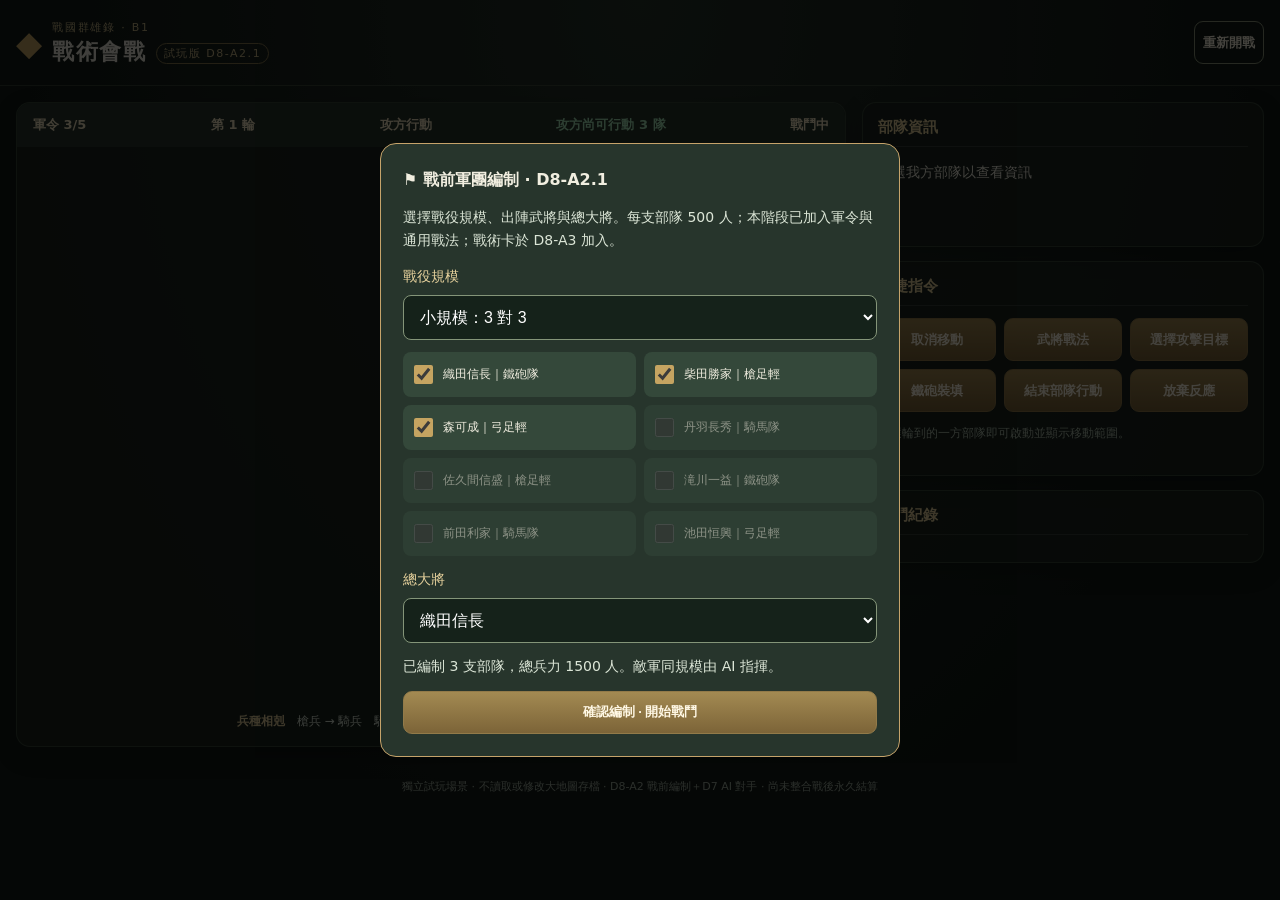
==== tactical-test/index.html @ a9cc104f "Add files via upload" ====
<!doctype html><html lang="zh-Hant"><head><meta charset="utf-8"><meta name="viewport" content="width=device-width, initial-scale=1, viewport-fit=cover"><meta name="theme-color" content="#151c19"><title>戰國群雄錄｜戰棋試玩 D8-A2</title><link rel="stylesheet" href="./style.css?v=D8-A2-1"></head><body>
<header><div class="brand"><span class="crest">◆</span><div><small>戰國群雄錄 · B1</small><h1>戰術會戰 <em>試玩版 D8-A2.1</em></h1></div></div><button id="reset" class="outline">重新開戰</button></header>
<main><section class="battlefield"><div class="status"><span id="orders">軍令 3/5</span><span id="round">第 1 輪</span><span id="turn">攻方行動</span><span id="remaining">攻方尚可行動 3 隊</span><span id="phase">戰鬥中</span></div><div class="mapwrap"><svg id="map" role="img" aria-label="十乘十六角格戰棋地圖" viewBox="0 0 835 555"></svg></div><div class="legend matchup-legend" aria-label="兵種相剋提示"><strong>兵種相剋</strong><span>槍兵 → 騎兵</span><span>騎兵 → 弓兵</span><span>弓兵 → 槍兵</span><span>鐵砲：無固定相剋</span></div></section><aside><section class="panel"><h2>部隊資訊</h2><div id="unitInfo" class="info">點選我方部隊以查看資訊</div></section><section class="panel command-panel"><h2>快捷指令</h2><div class="controls"><button id="undo">取消移動</button><button id="skill">武將戰法</button><button id="attack">選擇攻擊目標</button><button id="reload">鐵砲裝填</button><button id="end">結束部隊行動</button><button id="pass">放棄反應</button></div><p id="help" class="hint" aria-live="polite">點選輪到的一方部隊即可啟動並顯示移動範圍。</p></section><section class="panel"><h2>戰鬥紀錄</h2><div id="log" class="log" aria-live="polite"></div></section></aside></main>
<div id="formationDialog" class="confirm" role="dialog" aria-modal="true" aria-labelledby="formationHeading"><div class="confirm-card formation-card"><strong id="formationHeading">⚑ 戰前軍團編制 · D8-A2.1</strong><p class="reaction-info">選擇戰役規模、出陣武將與總大將。每支部隊 500 人；本階段已加入軍令與通用戰法；戰術卡於 D8-A3 加入。</p><label class="formation-field">戰役規模<select id="formationSize"><option value="skirmish">小規模：3 對 3</option><option value="field">中規模：5 對 5</option><option value="grand">大規模：8 對 8（實驗性）</option></select></label><div id="formationOfficers" class="formation-officers"></div><label class="formation-field">總大將<select id="formationCommander"></select></label><p id="formationStatus" class="reaction-info" aria-live="polite"></p><button id="formationStart">確認編制 · 開始戰鬥</button></div></div><div id="reactionDialog" class="confirm" hidden role="dialog" aria-modal="true" aria-labelledby="reactionHeading"><div class="confirm-card"><strong id="reactionHeading">⚠ 敵軍進入反應範圍</strong><p id="reactionInfo" class="reaction-info"></p><div id="reactionCandidates" class="reaction-options"></div><div class="confirm-actions"><button id="reactionPass" class="outline">放棄反應（保留機會）</button></div></div></div><div id="skillDialog" class="confirm" hidden role="dialog" aria-modal="true"><div class="confirm-card"><strong>武將戰法</strong><p id="skillInfo" class="reaction-info"></p><div id="skillChoices" class="reaction-options"></div><button id="skillClose" class="outline">返回</button></div></div><div id="attackConfirm" class="confirm" hidden><div class="confirm-card"><strong id="attackPreview">確認攻擊？</strong><div class="confirm-actions"><button id="confirmCancel" class="outline">取消</button><button id="confirmAttack">確認攻擊</button></div></div></div><footer>獨立試玩場景 · 不讀取或修改大地圖存檔 · D8-A2 戰前編制＋D7 AI 對手 · 尚未整合戰後永久結算</footer><script type="module" src="./ui.mjs?v=D8-A2-1"></script></body></html>
---- tactical-test/style.css ----
:root{color-scheme:dark;font-family:system-ui,-apple-system,"PingFang TC","Microsoft JhengHei",sans-serif;background:#111915;color:#f1eee0}*{box-sizing:border-box}body{margin:0;background:radial-gradient(ellipse at top,#27342b,#111915 68%);min-height:100vh}header{display:flex;justify-content:space-between;align-items:center;gap:12px;padding:16px max(16px,env(safe-area-inset-left));border-bottom:1px solid #64735a66}.brand{display:flex;gap:10px;align-items:center}.crest{font-size:34px;color:#cba965}.brand small{color:#c8b787;font-size:11px;letter-spacing:.16em}.brand h1{margin:2px 0;font-size:22px;letter-spacing:.07em}.brand em{font-size:11px;font-weight:500;font-style:normal;color:#c8b787;border:1px solid #84754c;border-radius:12px;padding:3px 7px;vertical-align:middle}main{display:grid;grid-template-columns:minmax(0,1.55fr) minmax(290px,.75fr);gap:16px;max-width:1280px;margin:0 auto;padding:16px}.battlefield,.panel{background:#1b251fdd;border:1px solid #60735a66;border-radius:14px;box-shadow:0 8px 24px #0003}.battlefield{overflow:hidden}.status{display:flex;justify-content:space-between;gap:8px;padding:13px 16px;background:#28362c;color:#f3e5c3;font-weight:700;font-size:13px}.status span{white-space:nowrap}.mapwrap{padding:8px;overflow:hidden;touch-action:manipulation}#map{display:block;width:100%;max-height:72vh;min-height:360px;touch-action:manipulation}.legend{display:flex;justify-content:center;gap:14px;flex-wrap:wrap;padding:10px 4px 16px;color:#b8c5b3;font-size:12px}aside{display:flex;flex-direction:column;gap:14px}.panel{padding:15px}.panel h2{font-size:15px;margin:0 0 12px;border-bottom:1px solid #ffffff1d;padding-bottom:9px;color:#e7d29d}.info{min-height:72px;font-size:14px;line-height:1.9}.unit-title{font-size:18px;font-weight:700}.muted,.hint{color:#aebdab;font-size:12px}.controls{display:grid;grid-template-columns:1fr 1fr;gap:8px}button{border:1px solid #927a49;background:linear-gradient(#a38a52,#7c6438);color:#fff8e5;border-radius:9px;min-height:43px;padding:8px;font-weight:700;font-size:13px;cursor:pointer}button:disabled{opacity:.35;cursor:not-allowed}button.outline{background:transparent;border-color:#8e987c}button.active{background:#375f77;border-color:#90c7e4}.hint{line-height:1.6;margin:12px 0 0;min-height:36px}.log{max-height:210px;overflow:auto;font-size:12px;color:#b9c9b6;line-height:1.6}.log div{padding:6px 0;border-bottom:1px solid #ffffff14}footer{text-align:center;color:#a2afa0;padding:16px;font-size:11px}.hex{cursor:pointer;stroke:#384d3e;stroke-width:1.3;transition:fill .12s}.hex.selected{stroke:#fff2b0;stroke-width:4}.hex.reachable{stroke:#e6c65a;stroke-width:3}.hex.target{stroke:#ff9b8c;stroke-width:4}.unit{pointer-events:none}.unit text{font-size:11px;fill:white;text-anchor:middle;font-weight:700}.unit circle{stroke:#f4e6c8;stroke-width:2}.obj{pointer-events:none;fill:#f6e6aa;font-size:19px;text-anchor:middle}.unitmarker{pointer-events:none;font-size:9px;fill:white;text-anchor:middle}@media(max-width:800px){main{display:block;padding:9px}aside{margin-top:12px;display:grid;grid-template-columns:1fr 1fr}.panel:last-child{grid-column:1/-1}.brand h1{font-size:17px}.brand em{font-size:10px}#map{min-height:300px;max-height:56vh}.status{font-size:12px}}@media(max-width:540px){aside{display:flex}.controls{grid-template-columns:1fr 1fr}.panel{padding:13px}.mapwrap{padding:0}#map{min-height:320px;max-height:57vh}header{padding:12px}.legend{gap:9px;font-size:11px}}

/* D2: compact mobile command dock; attack confirmation is explicit. */
.confirm[hidden]{display:none}.confirm{position:fixed;inset:0;background:#000b;z-index:20;display:grid;place-items:center;padding:18px}.confirm-card{background:#27352c;border:1px solid #c6a36a;border-radius:16px;padding:22px;width:min(400px,100%);display:grid;gap:20px;line-height:1.7}.confirm-actions{display:grid;grid-template-columns:1fr 1fr;gap:12px}
@media(max-width:800px){main{display:flex;flex-direction:column;gap:8px;padding:6px}aside{display:contents}.battlefield{order:1}.panel:not(.command-panel){order:3}.command-panel{order:2;position:sticky;bottom:calc(6px + env(safe-area-inset-bottom));z-index:5;background:#202d25f5;backdrop-filter:blur(12px);box-shadow:0 2px 20px #0009}.command-panel h2{display:none}.command-panel .controls{grid-template-columns:repeat(4,minmax(0,1fr));gap:5px}.command-panel button{font-size:11px;min-height:43px;padding:6px 2px}.command-panel .hint{min-height:0;margin:6px 0 0;font-size:11px}.legend{padding:4px 4px 8px}#map{min-height:0;max-height:none;aspect-ratio:835/555}.mapwrap{padding:0}.panel{padding:10px}.info{min-height:0}header{padding:9px 12px}.brand h1{font-size:17px}}

/* D3: distinguish available units and tentative destination */
.unit{cursor:pointer}.status{flex-wrap:wrap}.status #remaining{color:#a6e6b9}.command-panel .controls{grid-template-columns:repeat(3,minmax(0,1fr))}@media(max-width:800px){.command-panel .controls{grid-template-columns:repeat(3,minmax(0,1fr))}.command-panel button{min-height:45px}}

#map .unit { pointer-events:none; }

/* D5: troop counters replace the redundant map color legend. */
.matchup-legend{align-items:center;gap:8px 12px}.matchup-legend strong{color:#e7d29d}.matchup-legend span{color:#dce7d7}.matchup-legend span:last-child{color:#b6c6b7}
@media(max-width:540px){.matchup-legend{justify-content:flex-start;padding:8px 12px;font-size:11px;line-height:1.5}.matchup-legend strong{width:100%}}

/* D6 damage feedback */
.damage-float{pointer-events:none;fill:#fff1bd;stroke:#522b22;stroke-width:2;paint-order:stroke;font-size:27px;font-weight:900;text-anchor:middle;animation:damage-rise .8s ease-out forwards}
@keyframes damage-rise{from{opacity:0;transform:translateY(12px)}20%{opacity:1}to{opacity:0;transform:translateY(-28px)}}
#attackPreview{white-space:pre-line}
@media(prefers-reduced-motion:reduce){.damage-float{animation:none}}

/* D7: clear mobile reaction decision window */
.reaction-info{margin:0;color:#dce6d7;font-size:14px;line-height:1.7}.reaction-options{display:grid;gap:9px}.reaction-options button{text-align:left;padding:12px;min-height:48px}.reaction-options:empty::after{content:'目前沒有可選的我方反應部隊';color:#dce6d7}.reaction-options+.confirm-actions{grid-template-columns:1fr}.reaction-options+.confirm-actions button{min-height:48px}

/* D8-A1: mobile-friendly prebattle formation dialog */
.formation-card{max-height:min(90dvh,850px);overflow-y:auto;gap:12px;width:min(520px,100%)}.formation-field{display:grid;gap:6px;color:#e7d29d;font-size:14px}.formation-field select{width:100%;padding:12px;border-radius:8px;background:#15221a;color:#fff;border:1px solid #849579;font-size:16px}.formation-officers{display:grid;grid-template-columns:1fr 1fr;gap:8px}.formation-officer{display:flex;align-items:center;gap:7px;background:#34483a;padding:10px 7px;border-radius:8px;font-size:12px;cursor:pointer;min-height:45px}.formation-officer input{width:19px;height:19px;accent-color:#c5a461}.formation-officer:has(input:disabled){opacity:.5}@media(max-width:400px){.formation-officers{grid-template-columns:1fr}.formation-card{padding:15px}}
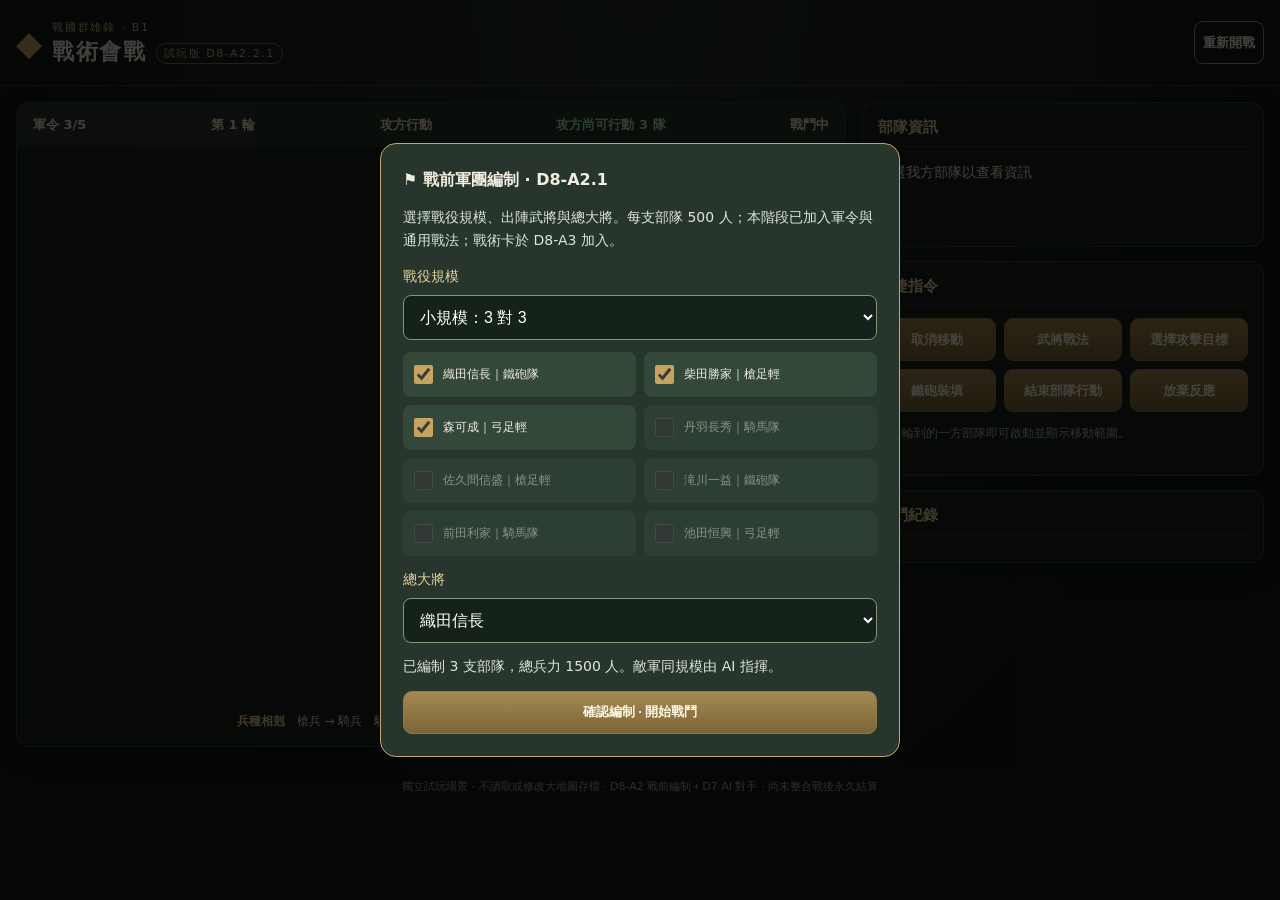
==== commit e53b92b2: "Add files via upload" ====
--- a/tactical-test/index.html
+++ b/tactical-test/index.html
@@ -1,4 +1,4 @@
 <!doctype html><html lang="zh-Hant"><head><meta charset="utf-8"><meta name="viewport" content="width=device-width, initial-scale=1, viewport-fit=cover"><meta name="theme-color" content="#151c19"><title>戰國群雄錄｜戰棋試玩 D8-A2</title><link rel="stylesheet" href="./style.css?v=D8-A2-1"></head><body>
-<header><div class="brand"><span class="crest">◆</span><div><small>戰國群雄錄 · B1</small><h1>戰術會戰 <em>試玩版 D8-A2.1</em></h1></div></div><button id="reset" class="outline">重新開戰</button></header>
+<header><div class="brand"><span class="crest">◆</span><div><small>戰國群雄錄 · B1</small><h1>戰術會戰 <em>試玩版 D8-A2.2.1</em></h1></div></div><button id="reset" class="outline">重新開戰</button></header>
 <main><section class="battlefield"><div class="status"><span id="orders">軍令 3/5</span><span id="round">第 1 輪</span><span id="turn">攻方行動</span><span id="remaining">攻方尚可行動 3 隊</span><span id="phase">戰鬥中</span></div><div class="mapwrap"><svg id="map" role="img" aria-label="十乘十六角格戰棋地圖" viewBox="0 0 835 555"></svg></div><div class="legend matchup-legend" aria-label="兵種相剋提示"><strong>兵種相剋</strong><span>槍兵 → 騎兵</span><span>騎兵 → 弓兵</span><span>弓兵 → 槍兵</span><span>鐵砲：無固定相剋</span></div></section><aside><section class="panel"><h2>部隊資訊</h2><div id="unitInfo" class="info">點選我方部隊以查看資訊</div></section><section class="panel command-panel"><h2>快捷指令</h2><div class="controls"><button id="undo">取消移動</button><button id="skill">武將戰法</button><button id="attack">選擇攻擊目標</button><button id="reload">鐵砲裝填</button><button id="end">結束部隊行動</button><button id="pass">放棄反應</button></div><p id="help" class="hint" aria-live="polite">點選輪到的一方部隊即可啟動並顯示移動範圍。</p></section><section class="panel"><h2>戰鬥紀錄</h2><div id="log" class="log" aria-live="polite"></div></section></aside></main>
 <div id="formationDialog" class="confirm" role="dialog" aria-modal="true" aria-labelledby="formationHeading"><div class="confirm-card formation-card"><strong id="formationHeading">⚑ 戰前軍團編制 · D8-A2.1</strong><p class="reaction-info">選擇戰役規模、出陣武將與總大將。每支部隊 500 人；本階段已加入軍令與通用戰法；戰術卡於 D8-A3 加入。</p><label class="formation-field">戰役規模<select id="formationSize"><option value="skirmish">小規模：3 對 3</option><option value="field">中規模：5 對 5</option><option value="grand">大規模：8 對 8（實驗性）</option></select></label><div id="formationOfficers" class="formation-officers"></div><label class="formation-field">總大將<select id="formationCommander"></select></label><p id="formationStatus" class="reaction-info" aria-live="polite"></p><button id="formationStart">確認編制 · 開始戰鬥</button></div></div><div id="reactionDialog" class="confirm" hidden role="dialog" aria-modal="true" aria-labelledby="reactionHeading"><div class="confirm-card"><strong id="reactionHeading">⚠ 敵軍進入反應範圍</strong><p id="reactionInfo" class="reaction-info"></p><div id="reactionCandidates" class="reaction-options"></div><div class="confirm-actions"><button id="reactionPass" class="outline">放棄反應（保留機會）</button></div></div></div><div id="skillDialog" class="confirm" hidden role="dialog" aria-modal="true"><div class="confirm-card"><strong>武將戰法</strong><p id="skillInfo" class="reaction-info"></p><div id="skillChoices" class="reaction-options"></div><button id="skillClose" class="outline">返回</button></div></div><div id="attackConfirm" class="confirm" hidden><div class="confirm-card"><strong id="attackPreview">確認攻擊？</strong><div class="confirm-actions"><button id="confirmCancel" class="outline">取消</button><button id="confirmAttack">確認攻擊</button></div></div></div><footer>獨立試玩場景 · 不讀取或修改大地圖存檔 · D8-A2 戰前編制＋D7 AI 對手 · 尚未整合戰後永久結算</footer><script type="module" src="./ui.mjs?v=D8-A2-1"></script></body></html>
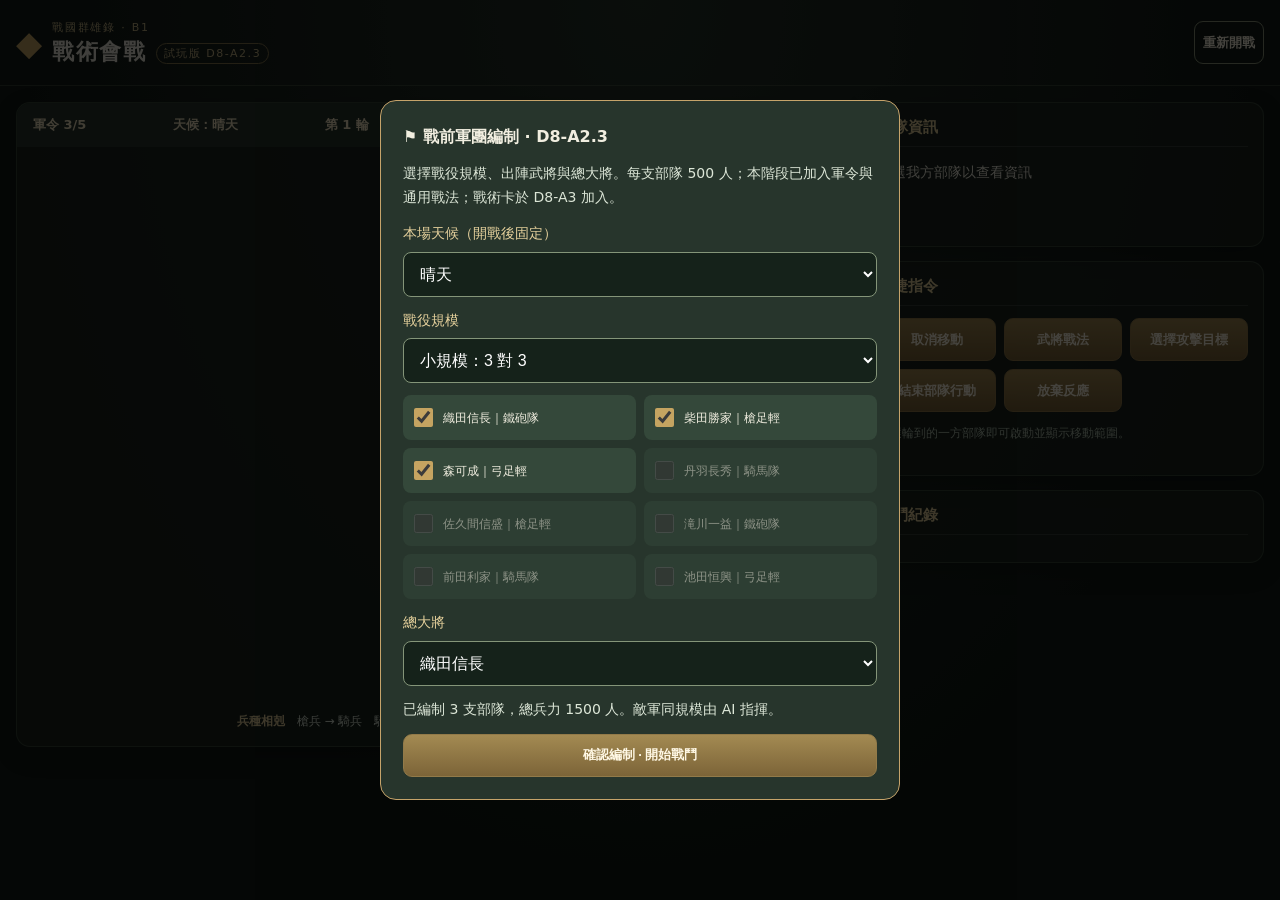
==== commit 97de06d6: "Add files via upload" ====
--- a/tactical-test/index.html
+++ b/tactical-test/index.html
@@ -1,4 +1,4 @@
-<!doctype html><html lang="zh-Hant"><head><meta charset="utf-8"><meta name="viewport" content="width=device-width, initial-scale=1, viewport-fit=cover"><meta name="theme-color" content="#151c19"><title>戰國群雄錄｜戰棋試玩 D8-A2</title><link rel="stylesheet" href="./style.css?v=D8-A2-1"></head><body>
-<header><div class="brand"><span class="crest">◆</span><div><small>戰國群雄錄 · B1</small><h1>戰術會戰 <em>試玩版 D8-A2.2.1</em></h1></div></div><button id="reset" class="outline">重新開戰</button></header>
-<main><section class="battlefield"><div class="status"><span id="orders">軍令 3/5</span><span id="round">第 1 輪</span><span id="turn">攻方行動</span><span id="remaining">攻方尚可行動 3 隊</span><span id="phase">戰鬥中</span></div><div class="mapwrap"><svg id="map" role="img" aria-label="十乘十六角格戰棋地圖" viewBox="0 0 835 555"></svg></div><div class="legend matchup-legend" aria-label="兵種相剋提示"><strong>兵種相剋</strong><span>槍兵 → 騎兵</span><span>騎兵 → 弓兵</span><span>弓兵 → 槍兵</span><span>鐵砲：無固定相剋</span></div></section><aside><section class="panel"><h2>部隊資訊</h2><div id="unitInfo" class="info">點選我方部隊以查看資訊</div></section><section class="panel command-panel"><h2>快捷指令</h2><div class="controls"><button id="undo">取消移動</button><button id="skill">武將戰法</button><button id="attack">選擇攻擊目標</button><button id="reload">鐵砲裝填</button><button id="end">結束部隊行動</button><button id="pass">放棄反應</button></div><p id="help" class="hint" aria-live="polite">點選輪到的一方部隊即可啟動並顯示移動範圍。</p></section><section class="panel"><h2>戰鬥紀錄</h2><div id="log" class="log" aria-live="polite"></div></section></aside></main>
-<div id="formationDialog" class="confirm" role="dialog" aria-modal="true" aria-labelledby="formationHeading"><div class="confirm-card formation-card"><strong id="formationHeading">⚑ 戰前軍團編制 · D8-A2.1</strong><p class="reaction-info">選擇戰役規模、出陣武將與總大將。每支部隊 500 人；本階段已加入軍令與通用戰法；戰術卡於 D8-A3 加入。</p><label class="formation-field">戰役規模<select id="formationSize"><option value="skirmish">小規模：3 對 3</option><option value="field">中規模：5 對 5</option><option value="grand">大規模：8 對 8（實驗性）</option></select></label><div id="formationOfficers" class="formation-officers"></div><label class="formation-field">總大將<select id="formationCommander"></select></label><p id="formationStatus" class="reaction-info" aria-live="polite"></p><button id="formationStart">確認編制 · 開始戰鬥</button></div></div><div id="reactionDialog" class="confirm" hidden role="dialog" aria-modal="true" aria-labelledby="reactionHeading"><div class="confirm-card"><strong id="reactionHeading">⚠ 敵軍進入反應範圍</strong><p id="reactionInfo" class="reaction-info"></p><div id="reactionCandidates" class="reaction-options"></div><div class="confirm-actions"><button id="reactionPass" class="outline">放棄反應（保留機會）</button></div></div></div><div id="skillDialog" class="confirm" hidden role="dialog" aria-modal="true"><div class="confirm-card"><strong>武將戰法</strong><p id="skillInfo" class="reaction-info"></p><div id="skillChoices" class="reaction-options"></div><button id="skillClose" class="outline">返回</button></div></div><div id="attackConfirm" class="confirm" hidden><div class="confirm-card"><strong id="attackPreview">確認攻擊？</strong><div class="confirm-actions"><button id="confirmCancel" class="outline">取消</button><button id="confirmAttack">確認攻擊</button></div></div></div><footer>獨立試玩場景 · 不讀取或修改大地圖存檔 · D8-A2 戰前編制＋D7 AI 對手 · 尚未整合戰後永久結算</footer><script type="module" src="./ui.mjs?v=D8-A2-1"></script></body></html>
+<!doctype html><html lang="zh-Hant"><head><meta charset="utf-8"><meta name="viewport" content="width=device-width, initial-scale=1, viewport-fit=cover"><meta name="theme-color" content="#151c19"><title>戰國群雄錄｜戰棋試玩 D8-A2</title><link rel="stylesheet" href="./style.css?v=D8-A2-3"></head><body>
+<header><div class="brand"><span class="crest">◆</span><div><small>戰國群雄錄 · B1</small><h1>戰術會戰 <em>試玩版 D8-A2.3</em></h1></div></div><button id="reset" class="outline">重新開戰</button></header>
+<main><section class="battlefield"><div class="status"><span id="orders">軍令 3/5</span><span id="weather">天候：晴天</span><span id="round">第 1 輪</span><span id="turn">攻方行動</span><span id="remaining">攻方尚可行動 3 隊</span><span id="phase">戰鬥中</span></div><div class="mapwrap"><svg id="map" role="img" aria-label="十乘十六角格戰棋地圖" viewBox="0 0 835 555"></svg></div><div class="legend matchup-legend" aria-label="兵種相剋提示"><strong>兵種相剋</strong><span>槍兵 → 騎兵</span><span>騎兵 → 弓兵</span><span>弓兵 → 槍兵</span><span>鐵砲：無固定相剋</span></div></section><aside><section class="panel"><h2>部隊資訊</h2><div id="unitInfo" class="info">點選我方部隊以查看資訊</div></section><section class="panel command-panel"><h2>快捷指令</h2><div class="controls"><button id="undo">取消移動</button><button id="skill">武將戰法</button><button id="attack">選擇攻擊目標</button><button id="reload" hidden>鐵砲自動裝填</button><button id="end">結束部隊行動</button><button id="pass">放棄反應</button></div><p id="help" class="hint" aria-live="polite">點選輪到的一方部隊即可啟動並顯示移動範圍。</p></section><section class="panel"><h2>戰鬥紀錄</h2><div id="log" class="log" aria-live="polite"></div></section></aside></main>
+<div id="formationDialog" class="confirm" role="dialog" aria-modal="true" aria-labelledby="formationHeading"><div class="confirm-card formation-card"><strong id="formationHeading">⚑ 戰前軍團編制 · D8-A2.3</strong><p class="reaction-info">選擇戰役規模、出陣武將與總大將。每支部隊 500 人；本階段已加入軍令與通用戰法；戰術卡於 D8-A3 加入。</p><label class="formation-field">本場天候（開戰後固定）<select id="weatherSelect"><option value="sun">晴天</option><option value="cloud">陰天</option><option value="rain">雨天</option><option value="fog">濃霧</option></select></label><label class="formation-field">戰役規模<select id="formationSize"><option value="skirmish">小規模：3 對 3</option><option value="field">中規模：5 對 5</option><option value="grand">大規模：8 對 8（實驗性）</option></select></label><div id="formationOfficers" class="formation-officers"></div><label class="formation-field">總大將<select id="formationCommander"></select></label><p id="formationStatus" class="reaction-info" aria-live="polite"></p><button id="formationStart">確認編制 · 開始戰鬥</button></div></div><div id="reactionDialog" class="confirm" hidden role="dialog" aria-modal="true" aria-labelledby="reactionHeading"><div class="confirm-card"><strong id="reactionHeading">⚠ 敵軍進入反應範圍</strong><p id="reactionInfo" class="reaction-info"></p><div id="reactionCandidates" class="reaction-options"></div><div class="confirm-actions"><button id="reactionPass" class="outline">放棄反應（保留機會）</button></div></div></div><div id="skillDialog" class="confirm" hidden role="dialog" aria-modal="true"><div class="confirm-card"><strong>武將戰法</strong><p id="skillInfo" class="reaction-info"></p><div id="skillChoices" class="reaction-options"></div><button id="skillClose" class="outline">返回</button></div></div><div id="attackConfirm" class="confirm" hidden><div class="confirm-card"><strong id="attackPreview">確認攻擊？</strong><div class="confirm-actions"><button id="confirmCancel" class="outline">取消</button><button id="confirmAttack">確認攻擊</button></div></div></div><footer>獨立試玩場景 · 不讀取或修改大地圖存檔 · D8-A2 戰前編制＋D7 AI 對手 · 尚未整合戰後永久結算</footer><script type="module" src="./ui.mjs?v=D8-A2-3"></script></body></html>
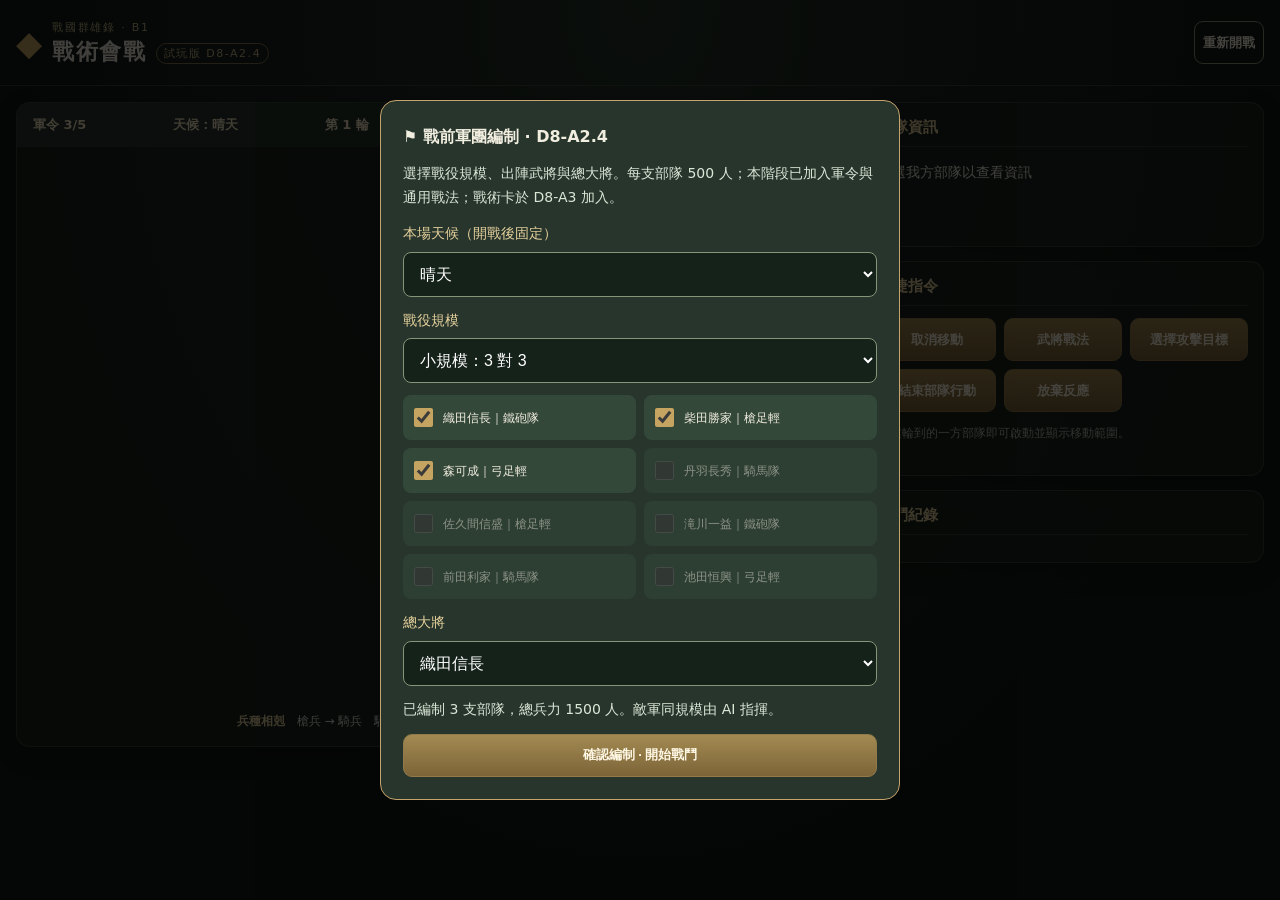
==== commit b73f1214: "Add files via upload" ====
--- a/tactical-test/index.html
+++ b/tactical-test/index.html
@@ -1,4 +1,5 @@
 <!doctype html><html lang="zh-Hant"><head><meta charset="utf-8"><meta name="viewport" content="width=device-width, initial-scale=1, viewport-fit=cover"><meta name="theme-color" content="#151c19"><title>戰國群雄錄｜戰棋試玩 D8-A2</title><link rel="stylesheet" href="./style.css?v=D8-A2-3"></head><body>
-<header><div class="brand"><span class="crest">◆</span><div><small>戰國群雄錄 · B1</small><h1>戰術會戰 <em>試玩版 D8-A2.3</em></h1></div></div><button id="reset" class="outline">重新開戰</button></header>
+<header><div class="brand"><span class="crest">◆</span><div><small>戰國群雄錄 · B1</small><h1>戰術會戰 <em>試玩版 D8-A2.4</em></h1></div></div><button id="reset" class="outline">重新開戰</button></header>
 <main><section class="battlefield"><div class="status"><span id="orders">軍令 3/5</span><span id="weather">天候：晴天</span><span id="round">第 1 輪</span><span id="turn">攻方行動</span><span id="remaining">攻方尚可行動 3 隊</span><span id="phase">戰鬥中</span></div><div class="mapwrap"><svg id="map" role="img" aria-label="十乘十六角格戰棋地圖" viewBox="0 0 835 555"></svg></div><div class="legend matchup-legend" aria-label="兵種相剋提示"><strong>兵種相剋</strong><span>槍兵 → 騎兵</span><span>騎兵 → 弓兵</span><span>弓兵 → 槍兵</span><span>鐵砲：無固定相剋</span></div></section><aside><section class="panel"><h2>部隊資訊</h2><div id="unitInfo" class="info">點選我方部隊以查看資訊</div></section><section class="panel command-panel"><h2>快捷指令</h2><div class="controls"><button id="undo">取消移動</button><button id="skill">武將戰法</button><button id="attack">選擇攻擊目標</button><button id="reload" hidden>鐵砲自動裝填</button><button id="end">結束部隊行動</button><button id="pass">放棄反應</button></div><p id="help" class="hint" aria-live="polite">點選輪到的一方部隊即可啟動並顯示移動範圍。</p></section><section class="panel"><h2>戰鬥紀錄</h2><div id="log" class="log" aria-live="polite"></div></section></aside></main>
-<div id="formationDialog" class="confirm" role="dialog" aria-modal="true" aria-labelledby="formationHeading"><div class="confirm-card formation-card"><strong id="formationHeading">⚑ 戰前軍團編制 · D8-A2.3</strong><p class="reaction-info">選擇戰役規模、出陣武將與總大將。每支部隊 500 人；本階段已加入軍令與通用戰法；戰術卡於 D8-A3 加入。</p><label class="formation-field">本場天候（開戰後固定）<select id="weatherSelect"><option value="sun">晴天</option><option value="cloud">陰天</option><option value="rain">雨天</option><option value="fog">濃霧</option></select></label><label class="formation-field">戰役規模<select id="formationSize"><option value="skirmish">小規模：3 對 3</option><option value="field">中規模：5 對 5</option><option value="grand">大規模：8 對 8（實驗性）</option></select></label><div id="formationOfficers" class="formation-officers"></div><label class="formation-field">總大將<select id="formationCommander"></select></label><p id="formationStatus" class="reaction-info" aria-live="polite"></p><button id="formationStart">確認編制 · 開始戰鬥</button></div></div><div id="reactionDialog" class="confirm" hidden role="dialog" aria-modal="true" aria-labelledby="reactionHeading"><div class="confirm-card"><strong id="reactionHeading">⚠ 敵軍進入反應範圍</strong><p id="reactionInfo" class="reaction-info"></p><div id="reactionCandidates" class="reaction-options"></div><div class="confirm-actions"><button id="reactionPass" class="outline">放棄反應（保留機會）</button></div></div></div><div id="skillDialog" class="confirm" hidden role="dialog" aria-modal="true"><div class="confirm-card"><strong>武將戰法</strong><p id="skillInfo" class="reaction-info"></p><div id="skillChoices" class="reaction-options"></div><button id="skillClose" class="outline">返回</button></div></div><div id="attackConfirm" class="confirm" hidden><div class="confirm-card"><strong id="attackPreview">確認攻擊？</strong><div class="confirm-actions"><button id="confirmCancel" class="outline">取消</button><button id="confirmAttack">確認攻擊</button></div></div></div><footer>獨立試玩場景 · 不讀取或修改大地圖存檔 · D8-A2 戰前編制＋D7 AI 對手 · 尚未整合戰後永久結算</footer><script type="module" src="./ui.mjs?v=D8-A2-3"></script></body></html>
+<div id="formationDialog" class="confirm" role="dialog" aria-modal="true" aria-labelledby="formationHeading"><div class="confirm-card formation-card"><strong id="formationHeading">⚑ 戰前軍團編制 · D8-A2.4</strong><p class="reaction-info">選擇戰役規模、出陣武將與總大將。每支部隊 500 人；本階段已加入軍令與通用戰法；戰術卡於 D8-A3 加入。</p><label class="formation-field">本場天候（開戰後固定）<select id="weatherSelect"><option value="sun">晴天</option><option value="cloud">陰天</option><option value="rain">雨天</option><option value="fog">濃霧</option></select></label><label class="formation-field">戰役規模<select id="formationSize"><option value="skirmish">小規模：3 對 3</option><option value="field">中規模：5 對 5</option><option value="grand">大規模：8 對 8（實驗性）</option></select></label><div id="formationOfficers" class="formation-officers"></div><label class="formation-field">總大將<select id="formationCommander"></select></label><p id="formationStatus" class="reaction-info" aria-live="polite"></p><button id="formationStart">確認編制 · 開始戰鬥</button></div></div><div id="defenseDialog" class="confirm" hidden><div class="confirm-card"><strong>槍衾反應防禦</strong><p id="defenseInfo"></p><div class="confirm-actions"><button id="defenseChoose">槍衾（1 軍令）</button><button id="defensePass" class="outline">不使用</button></div></div></div>
+<div id="reactionDialog" class="confirm" hidden role="dialog" aria-modal="true" aria-labelledby="reactionHeading"><div class="confirm-card"><strong id="reactionHeading">⚠ 敵軍進入反應範圍</strong><p id="reactionInfo" class="reaction-info"></p><div id="reactionCandidates" class="reaction-options"></div><div class="confirm-actions"><button id="reactionPass" class="outline">放棄反應（保留機會）</button></div></div></div><div id="skillDialog" class="confirm" hidden role="dialog" aria-modal="true"><div class="confirm-card"><strong>武將戰法</strong><p id="skillInfo" class="reaction-info"></p><div id="skillChoices" class="reaction-options"></div><button id="skillClose" class="outline">返回</button></div></div><div id="attackConfirm" class="confirm" hidden><div class="confirm-card"><strong id="attackPreview">確認攻擊？</strong><div class="confirm-actions"><button id="confirmCancel" class="outline">取消</button><button id="confirmAttack">確認攻擊</button></div></div></div><footer>獨立試玩場景 · 不讀取或修改大地圖存檔 · D8-A2 戰前編制＋D7 AI 對手 · 尚未整合戰後永久結算</footer><script type="module" src="./ui.mjs?v=D8-A2-3"></script></body></html>
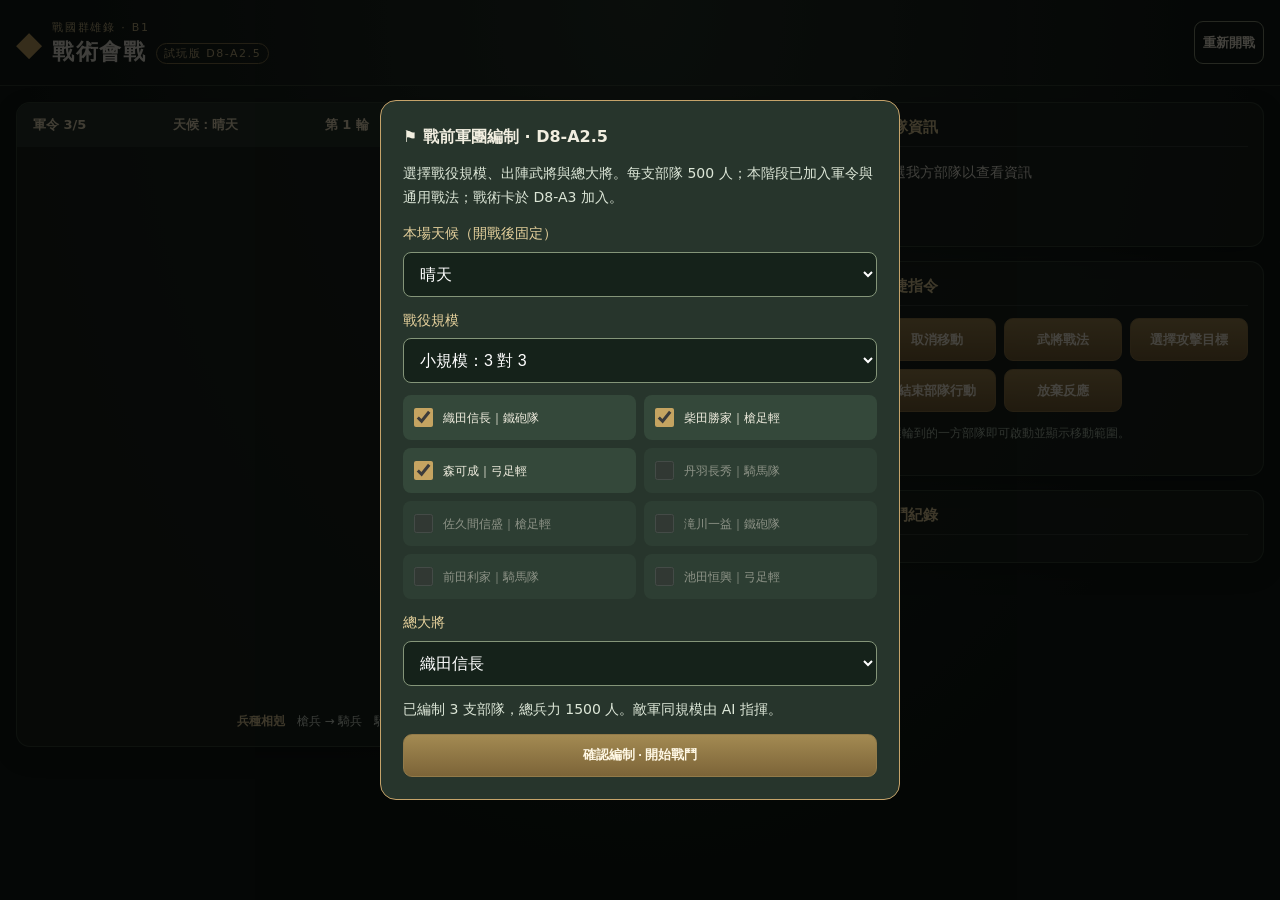
==== commit 27508955: "Add files via upload" ====
--- a/tactical-test/index.html
+++ b/tactical-test/index.html
@@ -1,5 +1,5 @@
 <!doctype html><html lang="zh-Hant"><head><meta charset="utf-8"><meta name="viewport" content="width=device-width, initial-scale=1, viewport-fit=cover"><meta name="theme-color" content="#151c19"><title>戰國群雄錄｜戰棋試玩 D8-A2</title><link rel="stylesheet" href="./style.css?v=D8-A2-3"></head><body>
-<header><div class="brand"><span class="crest">◆</span><div><small>戰國群雄錄 · B1</small><h1>戰術會戰 <em>試玩版 D8-A2.4</em></h1></div></div><button id="reset" class="outline">重新開戰</button></header>
+<header><div class="brand"><span class="crest">◆</span><div><small>戰國群雄錄 · B1</small><h1>戰術會戰 <em>試玩版 D8-A2.5</em></h1></div></div><button id="reset" class="outline">重新開戰</button></header>
 <main><section class="battlefield"><div class="status"><span id="orders">軍令 3/5</span><span id="weather">天候：晴天</span><span id="round">第 1 輪</span><span id="turn">攻方行動</span><span id="remaining">攻方尚可行動 3 隊</span><span id="phase">戰鬥中</span></div><div class="mapwrap"><svg id="map" role="img" aria-label="十乘十六角格戰棋地圖" viewBox="0 0 835 555"></svg></div><div class="legend matchup-legend" aria-label="兵種相剋提示"><strong>兵種相剋</strong><span>槍兵 → 騎兵</span><span>騎兵 → 弓兵</span><span>弓兵 → 槍兵</span><span>鐵砲：無固定相剋</span></div></section><aside><section class="panel"><h2>部隊資訊</h2><div id="unitInfo" class="info">點選我方部隊以查看資訊</div></section><section class="panel command-panel"><h2>快捷指令</h2><div class="controls"><button id="undo">取消移動</button><button id="skill">武將戰法</button><button id="attack">選擇攻擊目標</button><button id="reload" hidden>鐵砲自動裝填</button><button id="end">結束部隊行動</button><button id="pass">放棄反應</button></div><p id="help" class="hint" aria-live="polite">點選輪到的一方部隊即可啟動並顯示移動範圍。</p></section><section class="panel"><h2>戰鬥紀錄</h2><div id="log" class="log" aria-live="polite"></div></section></aside></main>
-<div id="formationDialog" class="confirm" role="dialog" aria-modal="true" aria-labelledby="formationHeading"><div class="confirm-card formation-card"><strong id="formationHeading">⚑ 戰前軍團編制 · D8-A2.4</strong><p class="reaction-info">選擇戰役規模、出陣武將與總大將。每支部隊 500 人；本階段已加入軍令與通用戰法；戰術卡於 D8-A3 加入。</p><label class="formation-field">本場天候（開戰後固定）<select id="weatherSelect"><option value="sun">晴天</option><option value="cloud">陰天</option><option value="rain">雨天</option><option value="fog">濃霧</option></select></label><label class="formation-field">戰役規模<select id="formationSize"><option value="skirmish">小規模：3 對 3</option><option value="field">中規模：5 對 5</option><option value="grand">大規模：8 對 8（實驗性）</option></select></label><div id="formationOfficers" class="formation-officers"></div><label class="formation-field">總大將<select id="formationCommander"></select></label><p id="formationStatus" class="reaction-info" aria-live="polite"></p><button id="formationStart">確認編制 · 開始戰鬥</button></div></div><div id="defenseDialog" class="confirm" hidden><div class="confirm-card"><strong>槍衾反應防禦</strong><p id="defenseInfo"></p><div class="confirm-actions"><button id="defenseChoose">槍衾（1 軍令）</button><button id="defensePass" class="outline">不使用</button></div></div></div>
-<div id="reactionDialog" class="confirm" hidden role="dialog" aria-modal="true" aria-labelledby="reactionHeading"><div class="confirm-card"><strong id="reactionHeading">⚠ 敵軍進入反應範圍</strong><p id="reactionInfo" class="reaction-info"></p><div id="reactionCandidates" class="reaction-options"></div><div class="confirm-actions"><button id="reactionPass" class="outline">放棄反應（保留機會）</button></div></div></div><div id="skillDialog" class="confirm" hidden role="dialog" aria-modal="true"><div class="confirm-card"><strong>武將戰法</strong><p id="skillInfo" class="reaction-info"></p><div id="skillChoices" class="reaction-options"></div><button id="skillClose" class="outline">返回</button></div></div><div id="attackConfirm" class="confirm" hidden><div class="confirm-card"><strong id="attackPreview">確認攻擊？</strong><div class="confirm-actions"><button id="confirmCancel" class="outline">取消</button><button id="confirmAttack">確認攻擊</button></div></div></div><footer>獨立試玩場景 · 不讀取或修改大地圖存檔 · D8-A2 戰前編制＋D7 AI 對手 · 尚未整合戰後永久結算</footer><script type="module" src="./ui.mjs?v=D8-A2-3"></script></body></html>
+<div id="formationDialog" class="confirm" role="dialog" aria-modal="true" aria-labelledby="formationHeading"><div class="confirm-card formation-card"><strong id="formationHeading">⚑ 戰前軍團編制 · D8-A2.5</strong><p class="reaction-info">選擇戰役規模、出陣武將與總大將。每支部隊 500 人；本階段已加入軍令與通用戰法；戰術卡於 D8-A3 加入。</p><label class="formation-field">本場天候（開戰後固定）<select id="weatherSelect"><option value="sun">晴天</option><option value="cloud">陰天</option><option value="rain">雨天</option><option value="fog">濃霧</option></select></label><label class="formation-field">戰役規模<select id="formationSize"><option value="skirmish">小規模：3 對 3</option><option value="field">中規模：5 對 5</option><option value="grand">大規模：8 對 8（實驗性）</option></select></label><div id="formationOfficers" class="formation-officers"></div><label class="formation-field">總大將<select id="formationCommander"></select></label><p id="formationStatus" class="reaction-info" aria-live="polite"></p><button id="formationStart">確認編制 · 開始戰鬥</button></div></div><div id="defenseDialog" class="confirm" hidden><div class="confirm-card"><strong>槍衾反應防禦</strong><p id="defenseInfo"></p><div class="confirm-actions"><button id="defenseChoose">槍衾（1 軍令）</button><button id="defensePass" class="outline">不使用</button></div></div></div>
+<div id="reactionDialog" class="confirm" hidden role="dialog" aria-modal="true" aria-labelledby="reactionHeading"><div class="confirm-card"><strong id="reactionHeading">⚠ 敵軍進入反應範圍</strong><p id="reactionInfo" class="reaction-info"></p><div id="reactionCandidates" class="reaction-options"></div><div class="confirm-actions"><button id="reactionPass" class="outline">放棄反應（保留機會）</button></div></div></div><div id="skillDialog" class="confirm" hidden role="dialog" aria-modal="true"><div class="confirm-card"><strong>武將戰法</strong><p id="skillInfo" class="reaction-info"></p><div id="skillChoices" class="reaction-options"></div><button id="skillClose" class="outline">返回</button></div></div><div id="attackConfirm" class="confirm" hidden><div class="confirm-card"><strong id="attackPreview">確認攻擊？</strong><div class="confirm-actions"><button id="confirmCancel" class="outline">取消</button><button id="confirmAttack">確認攻擊</button></div></div></div><footer>獨立試玩場景 · 不讀取或修改大地圖存檔 · D8-A2 戰前編制＋D7 AI 對手 · 尚未整合戰後永久結算</footer><script type="module" src="./ui.mjs?v=D8-A2-5"></script></body></html>
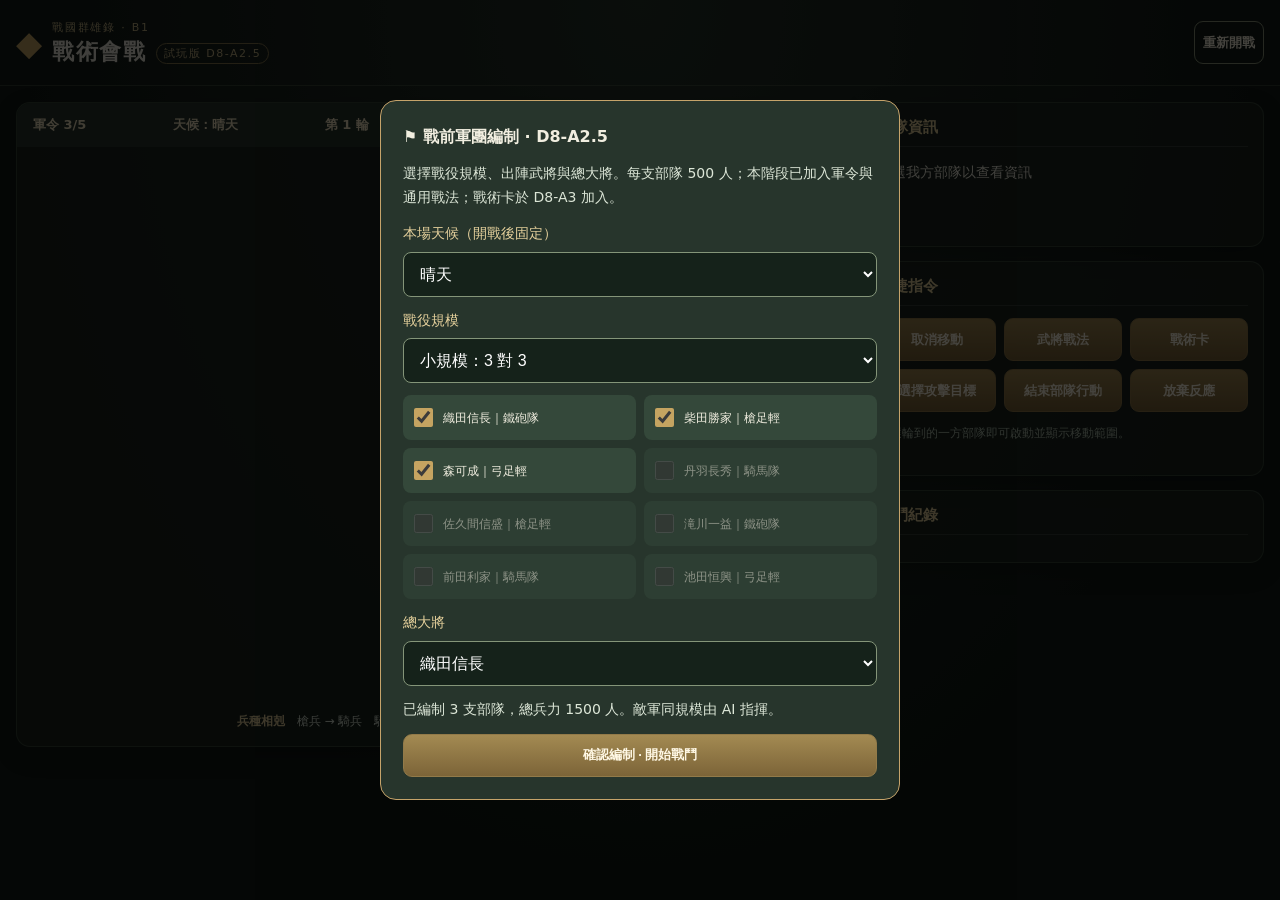
==== commit 5fe39e91: "Add files via upload" ====
--- a/tactical-test/index.html
+++ b/tactical-test/index.html
@@ -1,5 +1,5 @@
 <!doctype html><html lang="zh-Hant"><head><meta charset="utf-8"><meta name="viewport" content="width=device-width, initial-scale=1, viewport-fit=cover"><meta name="theme-color" content="#151c19"><title>戰國群雄錄｜戰棋試玩 D8-A2</title><link rel="stylesheet" href="./style.css?v=D8-A2-3"></head><body>
 <header><div class="brand"><span class="crest">◆</span><div><small>戰國群雄錄 · B1</small><h1>戰術會戰 <em>試玩版 D8-A2.5</em></h1></div></div><button id="reset" class="outline">重新開戰</button></header>
-<main><section class="battlefield"><div class="status"><span id="orders">軍令 3/5</span><span id="weather">天候：晴天</span><span id="round">第 1 輪</span><span id="turn">攻方行動</span><span id="remaining">攻方尚可行動 3 隊</span><span id="phase">戰鬥中</span></div><div class="mapwrap"><svg id="map" role="img" aria-label="十乘十六角格戰棋地圖" viewBox="0 0 835 555"></svg></div><div class="legend matchup-legend" aria-label="兵種相剋提示"><strong>兵種相剋</strong><span>槍兵 → 騎兵</span><span>騎兵 → 弓兵</span><span>弓兵 → 槍兵</span><span>鐵砲：無固定相剋</span></div></section><aside><section class="panel"><h2>部隊資訊</h2><div id="unitInfo" class="info">點選我方部隊以查看資訊</div></section><section class="panel command-panel"><h2>快捷指令</h2><div class="controls"><button id="undo">取消移動</button><button id="skill">武將戰法</button><button id="attack">選擇攻擊目標</button><button id="reload" hidden>鐵砲自動裝填</button><button id="end">結束部隊行動</button><button id="pass">放棄反應</button></div><p id="help" class="hint" aria-live="polite">點選輪到的一方部隊即可啟動並顯示移動範圍。</p></section><section class="panel"><h2>戰鬥紀錄</h2><div id="log" class="log" aria-live="polite"></div></section></aside></main>
+<main><section class="battlefield"><div class="status"><span id="orders">軍令 3/5</span><span id="weather">天候：晴天</span><span id="round">第 1 輪</span><span id="turn">攻方行動</span><span id="remaining">攻方尚可行動 3 隊</span><span id="phase">戰鬥中</span></div><div class="mapwrap"><svg id="map" role="img" aria-label="十乘十六角格戰棋地圖" viewBox="0 0 835 555"></svg></div><div class="legend matchup-legend" aria-label="兵種相剋提示"><strong>兵種相剋</strong><span>槍兵 → 騎兵</span><span>騎兵 → 弓兵</span><span>弓兵 → 槍兵</span><span>鐵砲：無固定相剋</span></div></section><aside><section class="panel"><h2>部隊資訊</h2><div id="unitInfo" class="info">點選我方部隊以查看資訊</div></section><section class="panel command-panel"><h2>快捷指令</h2><div class="controls"><button id="undo">取消移動</button><button id="skill">武將戰法</button><button id="cards">戰術卡</button><button id="attack">選擇攻擊目標</button><button id="reload" hidden>鐵砲自動裝填</button><button id="end">結束部隊行動</button><button id="pass">放棄反應</button></div><p id="help" class="hint" aria-live="polite">點選輪到的一方部隊即可啟動並顯示移動範圍。</p></section><section class="panel"><h2>戰鬥紀錄</h2><div id="log" class="log" aria-live="polite"></div></section></aside></main>
 <div id="formationDialog" class="confirm" role="dialog" aria-modal="true" aria-labelledby="formationHeading"><div class="confirm-card formation-card"><strong id="formationHeading">⚑ 戰前軍團編制 · D8-A2.5</strong><p class="reaction-info">選擇戰役規模、出陣武將與總大將。每支部隊 500 人；本階段已加入軍令與通用戰法；戰術卡於 D8-A3 加入。</p><label class="formation-field">本場天候（開戰後固定）<select id="weatherSelect"><option value="sun">晴天</option><option value="cloud">陰天</option><option value="rain">雨天</option><option value="fog">濃霧</option></select></label><label class="formation-field">戰役規模<select id="formationSize"><option value="skirmish">小規模：3 對 3</option><option value="field">中規模：5 對 5</option><option value="grand">大規模：8 對 8（實驗性）</option></select></label><div id="formationOfficers" class="formation-officers"></div><label class="formation-field">總大將<select id="formationCommander"></select></label><p id="formationStatus" class="reaction-info" aria-live="polite"></p><button id="formationStart">確認編制 · 開始戰鬥</button></div></div><div id="defenseDialog" class="confirm" hidden><div class="confirm-card"><strong>槍衾反應防禦</strong><p id="defenseInfo"></p><div class="confirm-actions"><button id="defenseChoose">槍衾（1 軍令）</button><button id="defensePass" class="outline">不使用</button></div></div></div>
-<div id="reactionDialog" class="confirm" hidden role="dialog" aria-modal="true" aria-labelledby="reactionHeading"><div class="confirm-card"><strong id="reactionHeading">⚠ 敵軍進入反應範圍</strong><p id="reactionInfo" class="reaction-info"></p><div id="reactionCandidates" class="reaction-options"></div><div class="confirm-actions"><button id="reactionPass" class="outline">放棄反應（保留機會）</button></div></div></div><div id="skillDialog" class="confirm" hidden role="dialog" aria-modal="true"><div class="confirm-card"><strong>武將戰法</strong><p id="skillInfo" class="reaction-info"></p><div id="skillChoices" class="reaction-options"></div><button id="skillClose" class="outline">返回</button></div></div><div id="attackConfirm" class="confirm" hidden><div class="confirm-card"><strong id="attackPreview">確認攻擊？</strong><div class="confirm-actions"><button id="confirmCancel" class="outline">取消</button><button id="confirmAttack">確認攻擊</button></div></div></div><footer>獨立試玩場景 · 不讀取或修改大地圖存檔 · D8-A2 戰前編制＋D7 AI 對手 · 尚未整合戰後永久結算</footer><script type="module" src="./ui.mjs?v=D8-A2-5"></script></body></html>
+<div id="reactionDialog" class="confirm" hidden role="dialog" aria-modal="true" aria-labelledby="reactionHeading"><div class="confirm-card"><strong id="reactionHeading">⚠ 敵軍進入反應範圍</strong><p id="reactionInfo" class="reaction-info"></p><div id="reactionCandidates" class="reaction-options"></div><div class="confirm-actions"><button id="reactionPass" class="outline">放棄反應（保留機會）</button></div></div></div><div id="skillDialog" class="confirm" hidden role="dialog" aria-modal="true"><div class="confirm-card"><strong>武將戰法</strong><p id="skillInfo" class="reaction-info"></p><div id="skillChoices" class="reaction-options"></div><button id="skillClose" class="outline">返回</button></div></div><div id="cardDialog" class="confirm" hidden role="dialog" aria-modal="true"><div class="confirm-card"><strong>戰術卡｜核心卡與手牌</strong><p id="cardInfo" class="reaction-info"></p><div id="cardChoices" class="reaction-options"></div><button id="cardClose" class="outline">返回</button></div></div><div id="attackConfirm" class="confirm" hidden><div class="confirm-card"><strong id="attackPreview">確認攻擊？</strong><div class="confirm-actions"><button id="confirmCancel" class="outline">取消</button><button id="confirmAttack">確認攻擊</button></div></div></div><footer>獨立試玩場景 · 不讀取或修改大地圖存檔 · D8-A3 混合戰術卡＋D7 AI 對手 · 尚未整合戰後永久結算</footer><script type="module" src="./ui.mjs?v=D8-A3-1"></script></body></html>
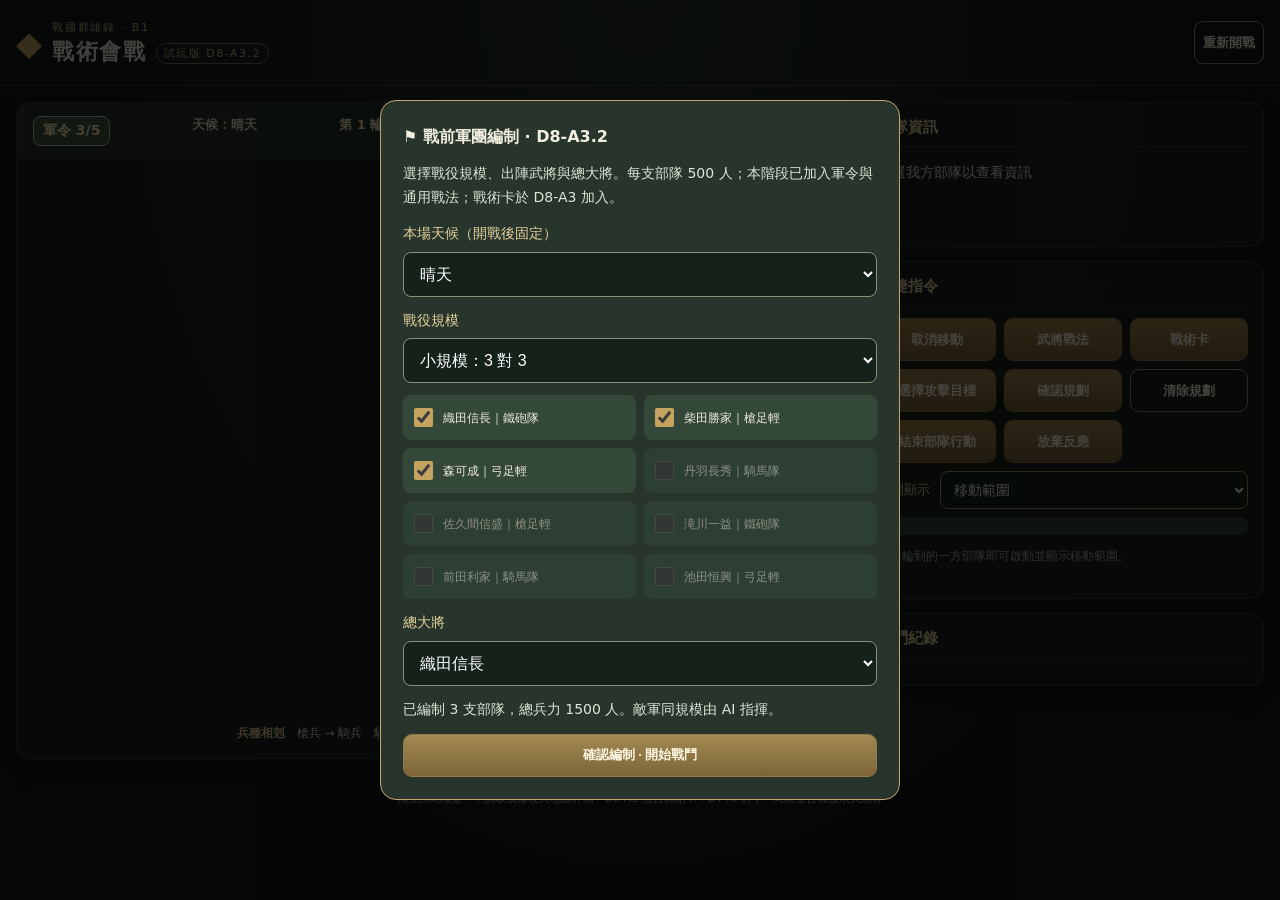
==== commit a4f17ed5: "Add files via upload" ====
--- a/tactical-test/index.html
+++ b/tactical-test/index.html
@@ -1,5 +1,5 @@
-<!doctype html><html lang="zh-Hant"><head><meta charset="utf-8"><meta name="viewport" content="width=device-width, initial-scale=1, viewport-fit=cover"><meta name="theme-color" content="#151c19"><title>戰國群雄錄｜戰棋試玩 D8-A2</title><link rel="stylesheet" href="./style.css?v=D8-A2-3"></head><body>
-<header><div class="brand"><span class="crest">◆</span><div><small>戰國群雄錄 · B1</small><h1>戰術會戰 <em>試玩版 D8-A2.5</em></h1></div></div><button id="reset" class="outline">重新開戰</button></header>
-<main><section class="battlefield"><div class="status"><span id="orders">軍令 3/5</span><span id="weather">天候：晴天</span><span id="round">第 1 輪</span><span id="turn">攻方行動</span><span id="remaining">攻方尚可行動 3 隊</span><span id="phase">戰鬥中</span></div><div class="mapwrap"><svg id="map" role="img" aria-label="十乘十六角格戰棋地圖" viewBox="0 0 835 555"></svg></div><div class="legend matchup-legend" aria-label="兵種相剋提示"><strong>兵種相剋</strong><span>槍兵 → 騎兵</span><span>騎兵 → 弓兵</span><span>弓兵 → 槍兵</span><span>鐵砲：無固定相剋</span></div></section><aside><section class="panel"><h2>部隊資訊</h2><div id="unitInfo" class="info">點選我方部隊以查看資訊</div></section><section class="panel command-panel"><h2>快捷指令</h2><div class="controls"><button id="undo">取消移動</button><button id="skill">武將戰法</button><button id="cards">戰術卡</button><button id="attack">選擇攻擊目標</button><button id="reload" hidden>鐵砲自動裝填</button><button id="end">結束部隊行動</button><button id="pass">放棄反應</button></div><p id="help" class="hint" aria-live="polite">點選輪到的一方部隊即可啟動並顯示移動範圍。</p></section><section class="panel"><h2>戰鬥紀錄</h2><div id="log" class="log" aria-live="polite"></div></section></aside></main>
-<div id="formationDialog" class="confirm" role="dialog" aria-modal="true" aria-labelledby="formationHeading"><div class="confirm-card formation-card"><strong id="formationHeading">⚑ 戰前軍團編制 · D8-A2.5</strong><p class="reaction-info">選擇戰役規模、出陣武將與總大將。每支部隊 500 人；本階段已加入軍令與通用戰法；戰術卡於 D8-A3 加入。</p><label class="formation-field">本場天候（開戰後固定）<select id="weatherSelect"><option value="sun">晴天</option><option value="cloud">陰天</option><option value="rain">雨天</option><option value="fog">濃霧</option></select></label><label class="formation-field">戰役規模<select id="formationSize"><option value="skirmish">小規模：3 對 3</option><option value="field">中規模：5 對 5</option><option value="grand">大規模：8 對 8（實驗性）</option></select></label><div id="formationOfficers" class="formation-officers"></div><label class="formation-field">總大將<select id="formationCommander"></select></label><p id="formationStatus" class="reaction-info" aria-live="polite"></p><button id="formationStart">確認編制 · 開始戰鬥</button></div></div><div id="defenseDialog" class="confirm" hidden><div class="confirm-card"><strong>槍衾反應防禦</strong><p id="defenseInfo"></p><div class="confirm-actions"><button id="defenseChoose">槍衾（1 軍令）</button><button id="defensePass" class="outline">不使用</button></div></div></div>
-<div id="reactionDialog" class="confirm" hidden role="dialog" aria-modal="true" aria-labelledby="reactionHeading"><div class="confirm-card"><strong id="reactionHeading">⚠ 敵軍進入反應範圍</strong><p id="reactionInfo" class="reaction-info"></p><div id="reactionCandidates" class="reaction-options"></div><div class="confirm-actions"><button id="reactionPass" class="outline">放棄反應（保留機會）</button></div></div></div><div id="skillDialog" class="confirm" hidden role="dialog" aria-modal="true"><div class="confirm-card"><strong>武將戰法</strong><p id="skillInfo" class="reaction-info"></p><div id="skillChoices" class="reaction-options"></div><button id="skillClose" class="outline">返回</button></div></div><div id="cardDialog" class="confirm" hidden role="dialog" aria-modal="true"><div class="confirm-card"><strong>戰術卡｜核心卡與手牌</strong><p id="cardInfo" class="reaction-info"></p><div id="cardChoices" class="reaction-options"></div><button id="cardClose" class="outline">返回</button></div></div><div id="attackConfirm" class="confirm" hidden><div class="confirm-card"><strong id="attackPreview">確認攻擊？</strong><div class="confirm-actions"><button id="confirmCancel" class="outline">取消</button><button id="confirmAttack">確認攻擊</button></div></div></div><footer>獨立試玩場景 · 不讀取或修改大地圖存檔 · D8-A3 混合戰術卡＋D7 AI 對手 · 尚未整合戰後永久結算</footer><script type="module" src="./ui.mjs?v=D8-A3-1"></script></body></html>
+<!doctype html><html lang="zh-Hant"><head><meta charset="utf-8"><meta name="viewport" content="width=device-width, initial-scale=1, viewport-fit=cover"><meta name="theme-color" content="#151c19"><title>戰國群雄錄｜戰棋試玩 D8-A2</title><link rel="stylesheet" href="./style.css?v=D8-A3-2"></head><body>
+<header><div class="brand"><span class="crest">◆</span><div><small>戰國群雄錄 · B1</small><h1>戰術會戰 <em>試玩版 D8-A3.2</em></h1></div></div><button id="reset" class="outline">重新開戰</button></header>
+<main><section class="battlefield"><div class="status"><span id="orders">軍令 3/5</span><span id="weather">天候：晴天</span><span id="round">第 1 輪</span><span id="turn">攻方行動</span><span id="remaining">攻方尚可行動 3 隊</span><span id="phase">戰鬥中</span></div><div class="mapwrap"><svg id="map" role="img" aria-label="十乘十六角格戰棋地圖" viewBox="0 0 835 555"></svg></div><div class="legend matchup-legend" aria-label="兵種相剋提示"><strong>兵種相剋</strong><span>槍兵 → 騎兵</span><span>騎兵 → 弓兵</span><span>弓兵 → 槍兵</span><span>鐵砲：無固定相剋</span></div></section><aside><section class="panel"><h2>部隊資訊</h2><div id="unitInfo" class="info">點選我方部隊以查看資訊</div></section><section class="panel command-panel"><h2>快捷指令</h2><div class="controls"><button id="undo">取消移動</button><button id="skill">武將戰法</button><button id="cards">戰術卡</button><button id="attack">選擇攻擊目標</button><button id="reload" hidden>鐵砲自動裝填</button><button id="planConfirm">確認規劃</button><button id="planClear" class="outline">清除規劃</button><button id="end">結束部隊行動</button><button id="pass">放棄反應</button></div><label class="range-selector">範圍顯示 <select id="rangeMode"><option value="move">移動範圍</option><option value="attack">原地攻擊</option><option value="combined">移動後攻擊</option></select></label><p id="planInfo" class="plan-info"></p><p id="help" class="hint" aria-live="polite">點選輪到的一方部隊即可啟動並顯示移動範圍。</p></section><section class="panel"><h2>戰鬥紀錄</h2><div id="log" class="log" aria-live="polite"></div></section></aside></main>
+<div id="formationDialog" class="confirm" role="dialog" aria-modal="true" aria-labelledby="formationHeading"><div class="confirm-card formation-card"><strong id="formationHeading">⚑ 戰前軍團編制 · D8-A3.2</strong><p class="reaction-info">選擇戰役規模、出陣武將與總大將。每支部隊 500 人；本階段已加入軍令與通用戰法；戰術卡於 D8-A3 加入。</p><label class="formation-field">本場天候（開戰後固定）<select id="weatherSelect"><option value="sun">晴天</option><option value="cloud">陰天</option><option value="rain">雨天</option><option value="fog">濃霧</option></select></label><label class="formation-field">戰役規模<select id="formationSize"><option value="skirmish">小規模：3 對 3</option><option value="field">中規模：5 對 5</option><option value="grand">大規模：8 對 8（實驗性）</option></select></label><div id="formationOfficers" class="formation-officers"></div><label class="formation-field">總大將<select id="formationCommander"></select></label><p id="formationStatus" class="reaction-info" aria-live="polite"></p><button id="formationStart">確認編制 · 開始戰鬥</button></div></div><div id="defenseDialog" class="confirm" hidden><div class="confirm-card"><strong>槍衾反應防禦</strong><p id="defenseInfo"></p><div class="confirm-actions"><button id="defenseChoose">槍衾（1 軍令）</button><button id="defensePass" class="outline">不使用</button></div></div></div>
+<div id="reactionDialog" class="confirm" hidden role="dialog" aria-modal="true" aria-labelledby="reactionHeading"><div class="confirm-card"><strong id="reactionHeading">⚠ 敵軍進入反應範圍</strong><p id="reactionInfo" class="reaction-info"></p><div id="reactionCandidates" class="reaction-options"></div><div class="confirm-actions"><button id="reactionPass" class="outline">放棄反應（保留機會）</button></div></div></div><div id="skillDialog" class="confirm" hidden role="dialog" aria-modal="true"><div class="confirm-card"><strong>武將戰法</strong><p id="skillInfo" class="reaction-info"></p><div id="skillChoices" class="reaction-options"></div><button id="skillClose" class="outline">返回</button></div></div><div id="cardDialog" class="confirm" hidden role="dialog" aria-modal="true"><div class="confirm-card"><strong>戰術卡｜核心卡與手牌</strong><p id="cardInfo" class="reaction-info"></p><div id="cardChoices" class="reaction-options"></div><button id="cardClose" class="outline">返回</button></div></div><div id="attackConfirm" class="confirm" hidden><div class="confirm-card"><strong id="attackPreview">確認攻擊？</strong><div class="confirm-actions"><button id="confirmCancel" class="outline">取消</button><button id="confirmAttack">確認攻擊</button></div></div></div><footer>獨立試玩場景 · 不讀取或修改大地圖存檔 · D8-A3 混合戰術卡＋D7 AI 對手 · 尚未整合戰後永久結算</footer><script type="module" src="./ui.mjs?v=D8-A3-2"></script></body></html>
--- a/tactical-test/style.css
+++ b/tactical-test/style.css
@@ -24,3 +24,6 @@
 
 /* D8-A1: mobile-friendly prebattle formation dialog */
 .formation-card{max-height:min(90dvh,850px);overflow-y:auto;gap:12px;width:min(520px,100%)}.formation-field{display:grid;gap:6px;color:#e7d29d;font-size:14px}.formation-field select{width:100%;padding:12px;border-radius:8px;background:#15221a;color:#fff;border:1px solid #849579;font-size:16px}.formation-officers{display:grid;grid-template-columns:1fr 1fr;gap:8px}.formation-officer{display:flex;align-items:center;gap:7px;background:#34483a;padding:10px 7px;border-radius:8px;font-size:12px;cursor:pointer;min-height:45px}.formation-officer input{width:19px;height:19px;accent-color:#c5a461}.formation-officer:has(input:disabled){opacity:.5}@media(max-width:400px){.formation-officers{grid-template-columns:1fr}.formation-card{padding:15px}}
+
+/* D8-A3.2 planning, order preview and attack overlays */
+#orders{position:sticky;left:0;background:#405b43;border:1px solid #b7d6a8;border-radius:8px;padding:5px 9px;color:#fff1bc;font-size:14px}.plan-info{white-space:pre-line;background:#334737;color:#eaf2db;padding:9px;border-radius:8px;font-size:12px;line-height:1.6;margin:7px 0}.range-selector{display:flex;align-items:center;gap:10px;color:#e5d39f;font-size:13px;margin:8px 0}.range-selector select{flex:1;background:#15231c;border:1px solid #b99d66;border-radius:8px;color:#fff;padding:9px;font-size:14px}.ability-detail{white-space:pre-line;background:#35493c;padding:12px;border-radius:9px;line-height:1.8;color:#fff3ce}.hex.target{stroke:#ff7777;stroke-width:4;fill-opacity:.83}.confirm-card{max-height:90dvh;overflow:auto}
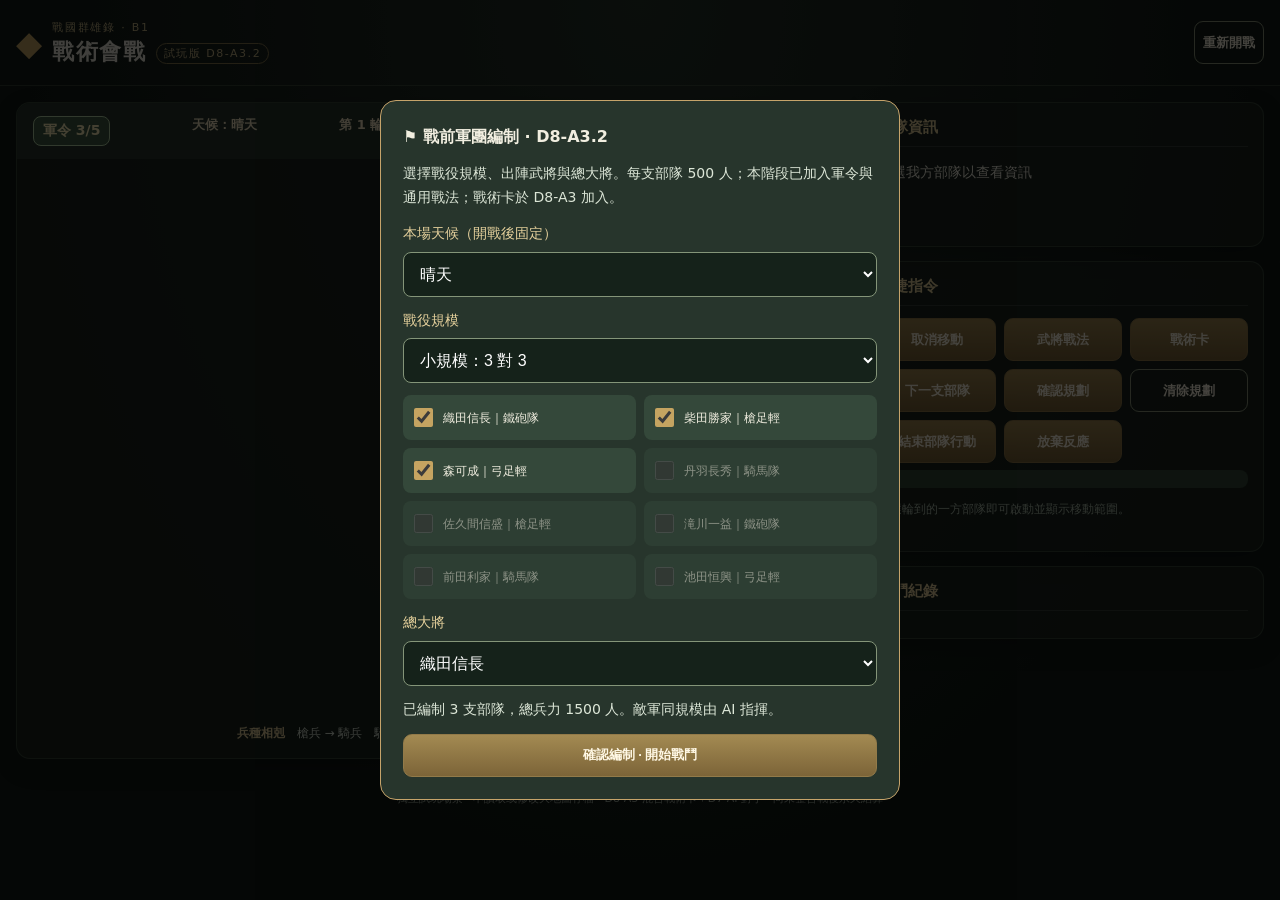
==== commit 675e7bb8: "Add files via upload" ====
--- a/tactical-test/index.html
+++ b/tactical-test/index.html
@@ -1,5 +1,5 @@
 <!doctype html><html lang="zh-Hant"><head><meta charset="utf-8"><meta name="viewport" content="width=device-width, initial-scale=1, viewport-fit=cover"><meta name="theme-color" content="#151c19"><title>戰國群雄錄｜戰棋試玩 D8-A2</title><link rel="stylesheet" href="./style.css?v=D8-A3-2"></head><body>
 <header><div class="brand"><span class="crest">◆</span><div><small>戰國群雄錄 · B1</small><h1>戰術會戰 <em>試玩版 D8-A3.2</em></h1></div></div><button id="reset" class="outline">重新開戰</button></header>
-<main><section class="battlefield"><div class="status"><span id="orders">軍令 3/5</span><span id="weather">天候：晴天</span><span id="round">第 1 輪</span><span id="turn">攻方行動</span><span id="remaining">攻方尚可行動 3 隊</span><span id="phase">戰鬥中</span></div><div class="mapwrap"><svg id="map" role="img" aria-label="十乘十六角格戰棋地圖" viewBox="0 0 835 555"></svg></div><div class="legend matchup-legend" aria-label="兵種相剋提示"><strong>兵種相剋</strong><span>槍兵 → 騎兵</span><span>騎兵 → 弓兵</span><span>弓兵 → 槍兵</span><span>鐵砲：無固定相剋</span></div></section><aside><section class="panel"><h2>部隊資訊</h2><div id="unitInfo" class="info">點選我方部隊以查看資訊</div></section><section class="panel command-panel"><h2>快捷指令</h2><div class="controls"><button id="undo">取消移動</button><button id="skill">武將戰法</button><button id="cards">戰術卡</button><button id="attack">選擇攻擊目標</button><button id="reload" hidden>鐵砲自動裝填</button><button id="planConfirm">確認規劃</button><button id="planClear" class="outline">清除規劃</button><button id="end">結束部隊行動</button><button id="pass">放棄反應</button></div><label class="range-selector">範圍顯示 <select id="rangeMode"><option value="move">移動範圍</option><option value="attack">原地攻擊</option><option value="combined">移動後攻擊</option></select></label><p id="planInfo" class="plan-info"></p><p id="help" class="hint" aria-live="polite">點選輪到的一方部隊即可啟動並顯示移動範圍。</p></section><section class="panel"><h2>戰鬥紀錄</h2><div id="log" class="log" aria-live="polite"></div></section></aside></main>
+<main><section class="battlefield"><div class="status"><span id="orders">軍令 3/5</span><span id="weather">天候：晴天</span><span id="round">第 1 輪</span><span id="turn">攻方行動</span><span id="remaining">攻方尚可行動 3 隊</span><span id="phase">戰鬥中</span></div><div class="mapwrap"><svg id="map" role="img" aria-label="六角格戰棋地圖" viewBox="0 0 835 555"></svg></div><div class="legend matchup-legend" aria-label="兵種相剋提示"><strong>兵種相剋</strong><span>槍兵 → 騎兵</span><span>騎兵 → 弓兵</span><span>弓兵 → 槍兵</span><span>鐵砲：無固定相剋</span></div></section><aside><section class="panel"><h2>部隊資訊</h2><div id="unitInfo" class="info">點選我方部隊以查看資訊</div></section><section class="panel command-panel"><h2>快捷指令</h2><div class="controls"><button id="undo">取消移動</button><button id="skill">武將戰法</button><button id="cards">戰術卡</button><button id="nextUnit">下一支部隊</button><button id="reload" hidden>鐵砲自動裝填</button><button id="planConfirm">確認規劃</button><button id="planClear" class="outline">清除規劃</button><button id="end">結束部隊行動</button><button id="pass">放棄反應</button></div><p id="planInfo" class="plan-info"></p><p id="help" class="hint" aria-live="polite">點選輪到的一方部隊即可啟動並顯示移動範圍。</p></section><section class="panel"><h2>戰鬥紀錄</h2><div id="log" class="log" aria-live="polite"></div></section></aside></main>
 <div id="formationDialog" class="confirm" role="dialog" aria-modal="true" aria-labelledby="formationHeading"><div class="confirm-card formation-card"><strong id="formationHeading">⚑ 戰前軍團編制 · D8-A3.2</strong><p class="reaction-info">選擇戰役規模、出陣武將與總大將。每支部隊 500 人；本階段已加入軍令與通用戰法；戰術卡於 D8-A3 加入。</p><label class="formation-field">本場天候（開戰後固定）<select id="weatherSelect"><option value="sun">晴天</option><option value="cloud">陰天</option><option value="rain">雨天</option><option value="fog">濃霧</option></select></label><label class="formation-field">戰役規模<select id="formationSize"><option value="skirmish">小規模：3 對 3</option><option value="field">中規模：5 對 5</option><option value="grand">大規模：8 對 8（實驗性）</option></select></label><div id="formationOfficers" class="formation-officers"></div><label class="formation-field">總大將<select id="formationCommander"></select></label><p id="formationStatus" class="reaction-info" aria-live="polite"></p><button id="formationStart">確認編制 · 開始戰鬥</button></div></div><div id="defenseDialog" class="confirm" hidden><div class="confirm-card"><strong>槍衾反應防禦</strong><p id="defenseInfo"></p><div class="confirm-actions"><button id="defenseChoose">槍衾（1 軍令）</button><button id="defensePass" class="outline">不使用</button></div></div></div>
 <div id="reactionDialog" class="confirm" hidden role="dialog" aria-modal="true" aria-labelledby="reactionHeading"><div class="confirm-card"><strong id="reactionHeading">⚠ 敵軍進入反應範圍</strong><p id="reactionInfo" class="reaction-info"></p><div id="reactionCandidates" class="reaction-options"></div><div class="confirm-actions"><button id="reactionPass" class="outline">放棄反應（保留機會）</button></div></div></div><div id="skillDialog" class="confirm" hidden role="dialog" aria-modal="true"><div class="confirm-card"><strong>武將戰法</strong><p id="skillInfo" class="reaction-info"></p><div id="skillChoices" class="reaction-options"></div><button id="skillClose" class="outline">返回</button></div></div><div id="cardDialog" class="confirm" hidden role="dialog" aria-modal="true"><div class="confirm-card"><strong>戰術卡｜核心卡與手牌</strong><p id="cardInfo" class="reaction-info"></p><div id="cardChoices" class="reaction-options"></div><button id="cardClose" class="outline">返回</button></div></div><div id="attackConfirm" class="confirm" hidden><div class="confirm-card"><strong id="attackPreview">確認攻擊？</strong><div class="confirm-actions"><button id="confirmCancel" class="outline">取消</button><button id="confirmAttack">確認攻擊</button></div></div></div><footer>獨立試玩場景 · 不讀取或修改大地圖存檔 · D8-A3 混合戰術卡＋D7 AI 對手 · 尚未整合戰後永久結算</footer><script type="module" src="./ui.mjs?v=D8-A3-2"></script></body></html>
--- a/tactical-test/style.css
+++ b/tactical-test/style.css
@@ -27,3 +27,10 @@
 
 /* D8-A3.2 planning, order preview and attack overlays */
 #orders{position:sticky;left:0;background:#405b43;border:1px solid #b7d6a8;border-radius:8px;padding:5px 9px;color:#fff1bc;font-size:14px}.plan-info{white-space:pre-line;background:#334737;color:#eaf2db;padding:9px;border-radius:8px;font-size:12px;line-height:1.6;margin:7px 0}.range-selector{display:flex;align-items:center;gap:10px;color:#e5d39f;font-size:13px;margin:8px 0}.range-selector select{flex:1;background:#15231c;border:1px solid #b99d66;border-radius:8px;color:#fff;padding:9px;font-size:14px}.ability-detail{white-space:pre-line;background:#35493c;padding:12px;border-radius:9px;line-height:1.8;color:#fff3ce}.hex.target{stroke:#ff7777;stroke-width:4;fill-opacity:.83}.confirm-card{max-height:90dvh;overflow:auto}
+
+/* D8-A3.2.1: yellow move cells, red valid attack cells; full-board responsive fit. */
+#map .hex.reachable{fill:#d8b85e;stroke:#f7dc7e;stroke-width:2.5}
+#map .hex.target{fill:#c86b64;stroke:#f7a5a0;stroke-width:3}
+#map .hex.reachable.target{fill:#d8b85e;stroke:#e64d4d;stroke-width:5}
+#map{height:auto;min-height:0;max-height:none;aspect-ratio:auto}
+@media(max-width:800px){#map{min-height:0;max-height:none;height:auto}}
